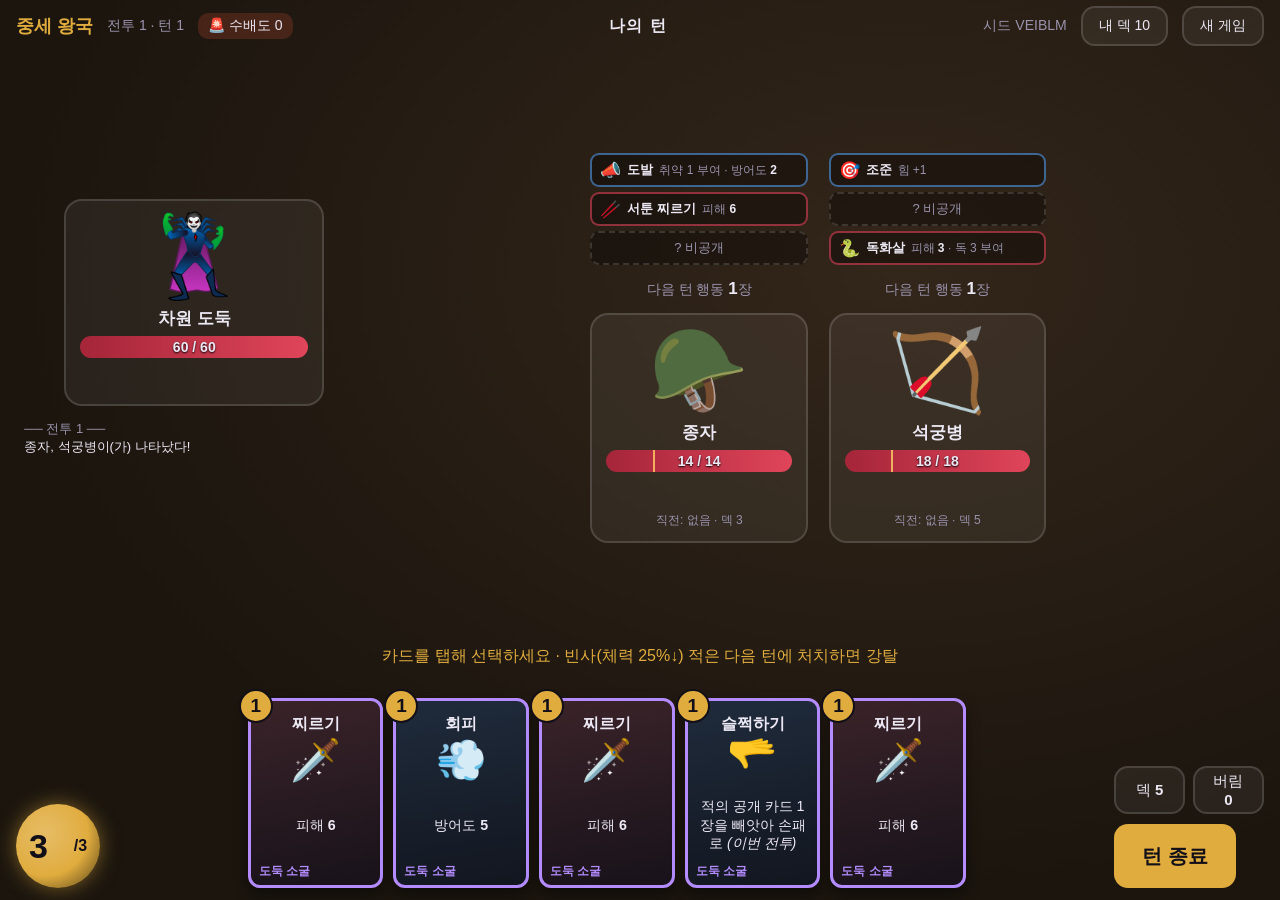
==== dimension-thief/index.html @ 5288dd5b "Dimension Thief A: faster fights, turn-start heist rule, config and simulator - Enemy HP down (~30-4" ====
<!DOCTYPE html>
<html lang="ko">
<head>
<meta charset="utf-8">
<meta name="viewport" content="width=device-width, initial-scale=1, maximum-scale=1, minimum-scale=1, user-scalable=no, viewport-fit=cover">
<meta name="apple-mobile-web-app-capable" content="yes">
<meta name="mobile-web-app-capable" content="yes">
<meta name="apple-mobile-web-app-status-bar-style" content="black-translucent">
<meta name="format-detection" content="telephone=no">
<meta name="theme-color" content="#15131c">
<title>차원 도둑</title>
<link rel="stylesheet" href="css/style.css">
</head>
<body>
<div id="app">
  <header id="topbar"></header>
  <main id="field">
    <section id="left">
      <div id="player"></div>
      <div id="log"></div>
    </section>
    <section id="enemies"></section>
  </main>
  <div id="hint"></div>
  <footer id="bottom">
    <div id="energy"></div>
    <div id="hand"></div>
    <div id="side">
      <div id="piles"></div>
      <div id="endturn"></div>
    </div>
  </footer>
</div>
<div id="banner"></div>
<div id="fx"></div>
<div id="overlay"></div>
<div id="rotate"><div>📱↻<br>가로 화면으로 돌려 주세요</div></div>

<!-- 데이터 -->
<script src="data/config.js"></script>
<script src="data/dimensions.js"></script>
<script src="data/statuses.js"></script>
<script src="data/cards.js"></script>
<script src="data/enemies.js"></script>
<script src="data/player.js"></script>
<script src="data/encounters.js"></script>
<!-- 로직 -->
<script src="js/rng.js"></script>
<script src="js/effects.js"></script>
<script src="js/cards.js"></script>
<script src="js/state.js"></script>
<script src="js/deck.js"></script>
<script src="js/enemy.js"></script>
<script src="js/combat.js"></script>
<script src="js/reward.js"></script>
<script src="js/run.js"></script>
<script src="js/save.js"></script>
<script src="js/ui.js"></script>
<script src="js/main.js"></script>
</body>
</html>
---- dimension-thief/css/style.css ----
:root {
  --bg: #15131c;
  --bg2: #251f36;
  --accent: #b48cff;
  --text: #ece8f4;
  --muted: #9a93ad;
  --panel: rgba(255, 255, 255, 0.06);
  --line: rgba(255, 255, 255, 0.14);
  --hp: #e0455a;
  --block: #5aa8ff;
  --heal: #4fd88a;
  --card-w: clamp(96px, 10.6vw, 140px);
}

* { box-sizing: border-box; touch-action: manipulation; -webkit-tap-highlight-color: transparent; }

html, body {
  margin: 0; height: 100%; overflow: hidden;
  position: fixed; inset: 0;
  overscroll-behavior: none;
  -webkit-user-select: none; user-select: none;
  -webkit-touch-callout: none;
  -webkit-text-size-adjust: 100%;
  font-family: -apple-system, BlinkMacSystemFont, "Apple SD Gothic Neo", "Noto Sans KR", sans-serif;
  color: var(--text);
  background: var(--bg);
}

body { background: radial-gradient(ellipse at 70% 30%, var(--bg2), var(--bg) 70%); transition: background 0.6s; }

button { font: inherit; color: inherit; }

#app {
  position: fixed; inset: 0;
  display: grid;
  grid-template-rows: auto 1fr auto auto;
  padding: env(safe-area-inset-top) max(16px, env(safe-area-inset-right)) env(safe-area-inset-bottom) max(16px, env(safe-area-inset-left));
}

/* ── 상단 ── */
#topbar { display: flex; align-items: center; justify-content: space-between; height: 52px; gap: 12px; }
.tb-left, .tb-right { display: flex; align-items: center; gap: 14px; }
.dimname { font-weight: 800; color: var(--accent); font-size: 18px; }
.turn, .seed { color: var(--muted); font-size: 14px; }
.wanted { font-size: 14px; padding: 4px 10px; border-radius: 10px; background: rgba(255, 90, 60, 0.18); }
.tb-mid { font-weight: 700; letter-spacing: 0.1em; }

/* ── 전장 ── */
#field { display: grid; grid-template-columns: minmax(220px, 0.8fr) 2fr; align-items: center; min-height: 0; }
#left { display: flex; flex-direction: column; align-items: center; gap: 14px; }
#enemies { display: flex; justify-content: center; gap: 4vw; }
.enemy-wrap { display: flex; flex-direction: column; align-items: center; gap: 14px; }
.enemy-wrap.dead { opacity: 0.35; filter: grayscale(1); }
.ehand { display: flex; gap: 8px; min-height: calc(var(--card-w) * 0.8 * 1.4); }
.intent { font-size: 14px; color: var(--muted); }
.intent b { color: var(--text); font-size: 17px; }

.actor {
  position: relative;
  width: clamp(190px, 22vw, 260px);
  padding: 12px 14px;
  border-radius: 18px;
  background: var(--panel);
  border: 2px solid var(--line);
  display: flex; flex-direction: column; align-items: center; gap: 6px;
  transition: border-color 0.2s, box-shadow 0.2s;
}
.actor.targetable { border-color: var(--accent); box-shadow: 0 0 0 4px color-mix(in srgb, var(--accent) 30%, transparent); animation: pulse 1.1s infinite; }
@keyframes pulse { 50% { box-shadow: 0 0 0 10px color-mix(in srgb, var(--accent) 10%, transparent); } }
.actor.hit { animation: hit 0.35s; }
@keyframes hit { 20% { transform: translateX(-8px); } 40% { transform: translateX(8px); } 60% { transform: translateX(-5px); } 80% { transform: translateX(3px); } }

.portrait { position: relative; font-size: clamp(54px, 7vw, 80px); line-height: 1.1; }
.aname { font-weight: 700; font-size: 17px; }
.blockbadge {
  position: absolute; left: -38px; top: 50%; transform: translateY(-50%);
  background: var(--block); color: #08142a; border-radius: 12px;
  font-size: 15px; padding: 4px 8px; display: flex; gap: 2px; align-items: center;
}
.hpbar { position: relative; width: 100%; height: 22px; border-radius: 11px; background: rgba(0,0,0,0.45); overflow: hidden; }
.hpfill { height: 100%; background: linear-gradient(90deg, #a52539, var(--hp)); transition: width 0.4s; }
.hptext { position: absolute; inset: 0; display: grid; place-items: center; font-size: 14px; font-weight: 700; text-shadow: 0 1px 2px #000; }
.sts { display: flex; gap: 6px; flex-wrap: wrap; justify-content: center; min-height: 28px; }
.st { padding: 3px 8px; border-radius: 10px; font-size: 15px; display: flex; gap: 3px; align-items: center; }
.st small { font-size: 12px; }
.st-buff { background: rgba(79, 216, 138, 0.2); }
.st-debuff { background: rgba(224, 69, 90, 0.22); }
.epiles { font-size: 12px; color: var(--muted); }

#log { width: min(100%, 340px); font-size: 13px; color: var(--muted); line-height: 1.45; min-height: 6em; }
#log div:last-child { color: var(--text); }

#hint { text-align: center; min-height: 28px; font-size: 16px; color: var(--accent); padding: 2px 0 4px; }
#hint.warn { color: #ffb347; }

/* ── 하단 ── */
#bottom {
  display: grid; grid-template-columns: auto 1fr auto; align-items: end; gap: 16px;
  padding-bottom: 12px;
}
#energy .orb {
  width: 84px; height: 84px; border-radius: 50%;
  display: grid; place-items: center; grid-auto-flow: column; align-content: center;
  background: radial-gradient(circle at 35% 35%, color-mix(in srgb, var(--accent) 80%, #fff), var(--accent) 55%, color-mix(in srgb, var(--accent) 40%, #000));
  color: #120f18; box-shadow: 0 0 20px color-mix(in srgb, var(--accent) 50%, transparent);
}
.orb b { font-size: 34px; } .orb small { font-size: 16px; font-weight: 700; }

#hand { display: flex; justify-content: center; align-items: flex-end; min-width: 0; height: calc(var(--card-w) * 1.4 + 26px); padding-top: 24px; }
#hand .card + .card { margin-left: var(--gap, 10px); }

#side { display: flex; flex-direction: column; gap: 10px; align-items: stretch; }
#piles { display: flex; gap: 8px; }

.btn {
  min-height: 48px; padding: 0 16px; border-radius: 14px;
  background: var(--panel); border: 2px solid var(--line); cursor: pointer;
}
.btn.small { min-height: 40px; font-size: 14px; }
.btn.big { min-height: 64px; font-size: 20px; font-weight: 800; padding: 0 26px; }
.btn.primary { background: var(--accent); color: #120f18; border-color: transparent; }
.btn:disabled { opacity: 0.4; }
.btn.pile { font-size: 15px; flex: 1; }

/* ── 카드 ── */
.card {
  position: relative; flex: none;
  width: var(--card-w); height: calc(var(--card-w) * 1.4);
  border-radius: 12px; padding: 8px 8px 6px;
  background: linear-gradient(170deg, #2b2638, #17141f);
  border: 3px solid var(--origin);
  display: flex; flex-direction: column; align-items: center;
  box-shadow: 0 6px 14px rgba(0, 0, 0, 0.45);
  transition: transform 0.15s, box-shadow 0.15s, opacity 0.15s;
}
.card.type-attack { background: linear-gradient(170deg, #3a2329, #18121a); }
.card.type-skill { background: linear-gradient(170deg, #1f2b3c, #12161f); }
.c-cost {
  position: absolute; top: -12px; left: -12px; width: 34px; height: 34px; border-radius: 50%;
  background: var(--accent); color: #120f18; font-weight: 900; font-size: 19px;
  display: grid; place-items: center; border: 2px solid #120f18;
}
.c-name { font-weight: 800; font-size: calc(var(--card-w) * 0.12); text-align: center; margin-top: 4px; white-space: nowrap; }
.c-art { font-size: calc(var(--card-w) * 0.3); line-height: 1.25; }
.c-desc { font-size: calc(var(--card-w) * 0.105); text-align: center; line-height: 1.3; flex: 1; display: flex; flex-direction: column; justify-content: center; }
.c-desc b.up { color: var(--heal); } .c-desc b.down { color: #ff8a65; }
.c-foot { width: 100%; display: flex; justify-content: space-between; align-items: center; gap: 4px; font-size: calc(var(--card-w) * 0.085); }
.c-origin { color: var(--origin); font-weight: 700; }
.c-tag { background: #ffb347; color: #1a1205; border-radius: 6px; padding: 0 4px; font-weight: 800; }
.card.temp { border-style: dashed; }

#hand .card.selected { transform: translateY(-24px) scale(1.06); z-index: 5; box-shadow: 0 0 0 3px #fff, 0 12px 26px rgba(0,0,0,0.6); }
#hand .card.disabled { opacity: 0.45; }

.card.small { --card-w: clamp(76px, 8.4vw, 112px); width: var(--card-w); height: calc(var(--card-w) * 1.4); }
.card.small .c-cost { width: 26px; height: 26px; font-size: 15px; top: -9px; left: -9px; }
.card.glow { box-shadow: 0 0 0 3px #ffb347, 0 0 18px #ffb347; animation: pulse 1.1s infinite; }
.card.back { border-color: var(--line); background: repeating-linear-gradient(45deg, #221d2e 0 10px, #1a1624 10px 20px); justify-content: center; }
.back-mark { font-size: 40px; font-weight: 900; color: var(--muted); }

/* ── 연출 ── */
#fx { position: fixed; inset: 0; pointer-events: none; z-index: 30; }
.float { position: absolute; transform: translate(-50%, 0); font-weight: 900; font-size: 30px; text-shadow: 0 2px 4px #000; animation: floatup 1.2s ease-out forwards; opacity: 0; }
.float.dmg { color: #ff5d6c; } .float.blocked { color: #9ab8d8; font-size: 22px; }
.float.blk { color: var(--block); } .float.heal { color: var(--heal); } .float.stat { color: #d6a4ff; font-size: 20px; }
@keyframes floatup { 0% { opacity: 0; transform: translate(-50%, 10px); } 15% { opacity: 1; } 100% { opacity: 0; transform: translate(-50%, -70px); } }

#banner {
  position: fixed; left: 50%; top: 42%; transform: translate(-50%, -50%) scale(0.8);
  opacity: 0; pointer-events: none; z-index: 25; transition: opacity 0.2s, transform 0.2s;
  display: flex; flex-direction: column; align-items: center; gap: 8px;
}
#banner.show { opacity: 1; transform: translate(-50%, -50%) scale(1); }
#banner .b-who { font-weight: 800; font-size: 20px; background: rgba(0,0,0,0.6); padding: 4px 14px; border-radius: 10px; }
#banner.steal .b-who { color: #ffb347; }
#banner .card { --card-w: 150px; }

#overlay { position: fixed; inset: 0; display: none; place-items: center; background: rgba(0, 0, 0, 0.6); z-index: 40; }
#overlay.show { display: grid; }
.panel { background: var(--bg2); border: 2px solid var(--line); border-radius: 20px; padding: 28px 36px; text-align: center; max-width: 92vw; }
.panel.wide { width: 80vw; }
.panel h1 { font-size: 48px; margin: 0 0 8px; } .panel h1.win { color: #ffd166; } .panel h1.lose { color: var(--hp); }
.panel .row { display: flex; gap: 16px; justify-content: center; margin-top: 20px; }
.pilelist { display: flex; flex-wrap: wrap; gap: 14px; justify-content: center; max-height: 55vh; overflow-y: auto; padding: 14px; margin-bottom: 16px; }

#rotate { position: fixed; inset: 0; z-index: 99; display: none; place-items: center; background: var(--bg); text-align: center; font-size: 26px; line-height: 1.6; }
@media (orientation: portrait) { #rotate { display: grid; } }

/* ── 2단계: 여러 적 ── */
#enemies.compact { gap: 1.6vw; }
#enemies.compact .actor { width: clamp(170px, 17vw, 230px); }
#enemies.compact .ehand { flex-direction: column; gap: 5px; min-height: 0; width: clamp(170px, 17vw, 230px); }
#enemies.compact.n3 .portrait { font-size: clamp(44px, 5.5vw, 64px); }
.chip {
  display: flex; align-items: center; gap: 6px; min-height: 34px; padding: 4px 8px;
  border-radius: 9px; border: 2px solid var(--line); background: rgba(0, 0, 0, 0.35); font-size: 13px;
}
.chip.type-attack { border-color: rgba(224, 69, 90, 0.6); }
.chip.type-skill { border-color: rgba(90, 168, 255, 0.55); }
.chip.back { color: var(--muted); justify-content: center; border-style: dashed; }
.chip-icon { font-size: 17px; }
.chip-name { font-weight: 800; white-space: nowrap; }
.chip-desc { color: var(--muted); font-size: 12px; line-height: 1.2; }
.chip-desc b { color: var(--text); }
.chip.glow { border-color: #ffb347; box-shadow: 0 0 10px #ffb347; }

.hpmark { position: absolute; top: 0; bottom: 0; width: 2px; background: #ffd166; opacity: 0.8; }
.actor.heistable { border-color: #ffd166; }
.heistbadge {
  position: absolute; top: -14px; left: 50%; transform: translateX(-50%); white-space: nowrap;
  background: #ffd166; color: #1a1205; font-weight: 800; font-size: 13px; padding: 2px 10px; border-radius: 10px;
}
.dmgpreview {
  position: absolute; right: -44px; top: 50%; transform: translateY(-50%);
  background: #e0455a; color: #fff; font-size: 17px; font-weight: 900; padding: 3px 9px; border-radius: 10px;
}
.float.heist { color: #ffd166; font-size: 26px; }

/* ── 보상 화면 ── */
#overlay.show .panel { animation: popin 0.35s 0.6s both; }
@keyframes popin { from { opacity: 0; transform: scale(0.92); } to { opacity: 1; transform: none; } }
.panel h1.heist { color: #ffd166; }
.panel p { color: var(--muted); } .panel p b { color: var(--text); }
.panel .stats { font-size: 15px; }
.pickrow { display: flex; flex-wrap: wrap; gap: 18px; justify-content: center; padding: 20px 8px 4px; max-height: 58vh; overflow-y: auto; }
.pickrow .card { --card-w: clamp(110px, 12vw, 150px); cursor: pointer; }
.pickrow .card.selected { transform: translateY(-10px) scale(1.05); box-shadow: 0 0 0 4px #fff, 0 12px 26px rgba(0,0,0,0.6); }
.card.r-uncommon .c-name { color: #8fd3ff; }
.card.r-rare .c-name { color: #ffd166; }
.heistbadge.next { background: #4a4a5e; color: #e6e1f5; }
.panel h3.grouphead { margin: 14px 0 0; color: #ffd166; font-size: 17px; }
.panel .pickrow + h3.grouphead { border-top: 1px solid var(--line); padding-top: 12px; }
.panel.wide { max-height: 94vh; overflow-y: auto; }
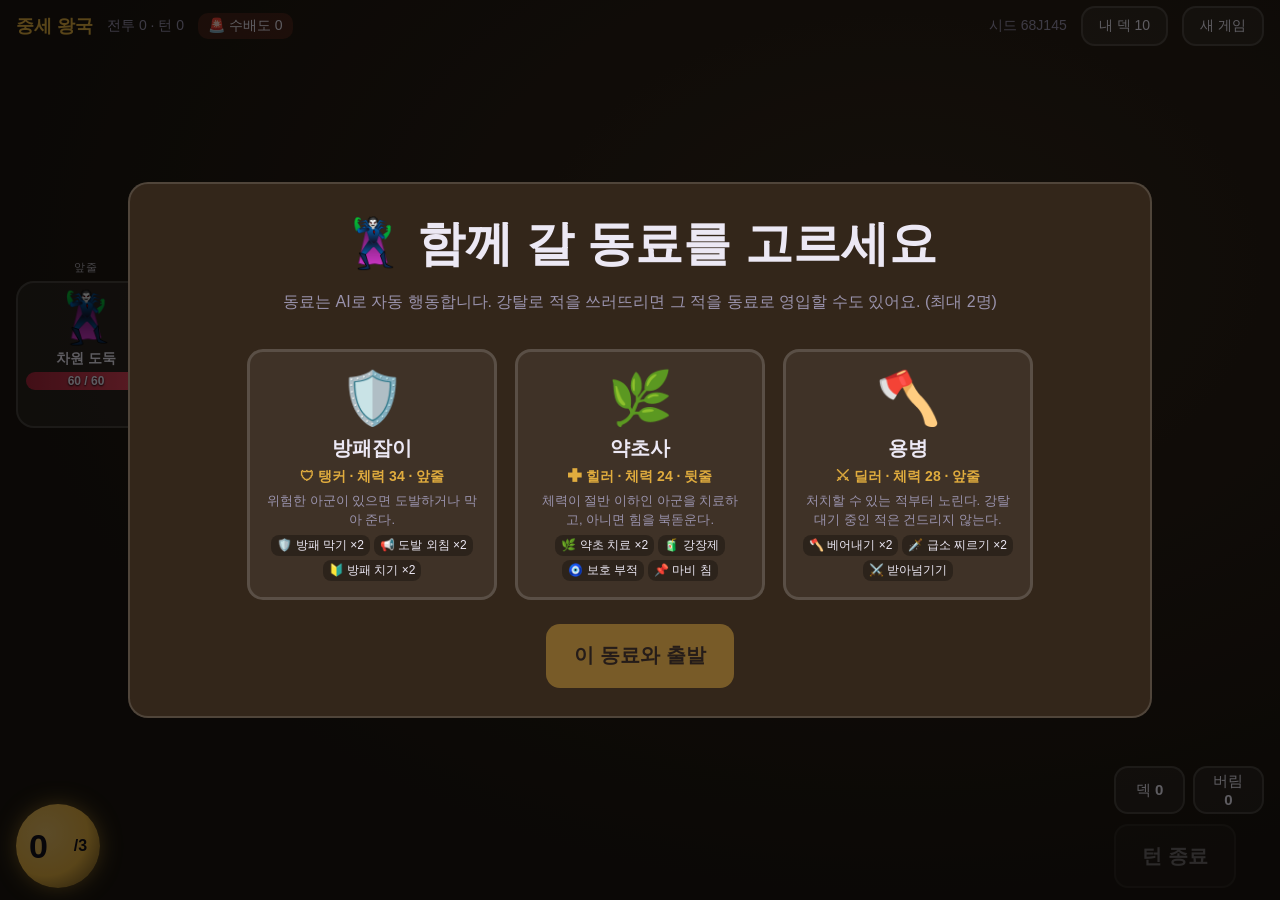
==== commit 22e8d34f: "Dimension Thief B: party combat, companion AI, command cards, recruit by heist - Party of thief + up" ====
--- a/dimension-thief/index.html
+++ b/dimension-thief/index.html
@@ -16,9 +16,10 @@
   <header id="topbar"></header>
   <main id="field">
     <section id="left">
-      <div id="player"></div>
+      <div id="allies"></div>
       <div id="log"></div>
     </section>
+    <div id="vs">⚔</div>
     <section id="enemies"></section>
   </main>
   <div id="hint"></div>
@@ -44,12 +45,15 @@
 <script src="data/enemies.js"></script>
 <script src="data/player.js"></script>
 <script src="data/encounters.js"></script>
+<script src="data/companions.js"></script>
 <!-- 로직 -->
 <script src="js/rng.js"></script>
 <script src="js/effects.js"></script>
 <script src="js/cards.js"></script>
 <script src="js/state.js"></script>
 <script src="js/deck.js"></script>
+<script src="js/party.js"></script>
+<script src="js/ai.js"></script>
 <script src="js/enemy.js"></script>
 <script src="js/combat.js"></script>
 <script src="js/reward.js"></script>
--- a/dimension-thief/css/style.css
+++ b/dimension-thief/css/style.css
@@ -46,7 +46,7 @@
 .tb-mid { font-weight: 700; letter-spacing: 0.1em; }
 
 /* ── 전장 ── */
-#field { display: grid; grid-template-columns: minmax(220px, 0.8fr) 2fr; align-items: center; min-height: 0; }
+#field { display: grid; grid-template-columns: auto auto 1fr; align-items: center; min-height: 0; }
 #left { display: flex; flex-direction: column; align-items: center; gap: 14px; }
 #enemies { display: flex; justify-content: center; gap: 4vw; }
 .enemy-wrap { display: flex; flex-direction: column; align-items: center; gap: 14px; }
@@ -217,7 +217,8 @@
 .float.heist { color: #ffd166; font-size: 26px; }
 
 /* ── 보상 화면 ── */
-#overlay.show .panel { animation: popin 0.35s 0.6s both; }
+#overlay.show .panel { animation: popin 0.3s both; }
+#overlay.show.late .panel { animation-delay: 0.6s; }
 @keyframes popin { from { opacity: 0; transform: scale(0.92); } to { opacity: 1; transform: none; } }
 .panel h1.heist { color: #ffd166; }
 .panel p { color: var(--muted); } .panel p b { color: var(--text); }
@@ -231,3 +232,58 @@
 .panel h3.grouphead { margin: 14px 0 0; color: #ffd166; font-size: 17px; }
 .panel .pickrow + h3.grouphead { border-top: 1px solid var(--line); padding-top: 12px; }
 .panel.wide { max-height: 94vh; overflow-y: auto; }
+
+/* ── B단계: 파티 진형 ── */
+#left { align-items: flex-start; justify-content: center; gap: 8px; }
+#allies { display: flex; align-items: flex-start; gap: 8px; }
+#vs { align-self: center; font-size: 22px; opacity: 0.35; padding: 0 6px; }
+#enemies, #enemies.compact { display: flex; justify-content: center; align-items: flex-start; gap: 10px; }
+.unit { display: flex; flex-direction: column; align-items: center; gap: 6px; position: relative; }
+.unit.back { transform: translateY(-18px) scale(0.94); opacity: 0.92; }
+.unit.dead { opacity: 0.35; filter: grayscale(1); }
+.rowtag { font-size: 11px; color: var(--muted); letter-spacing: 0.1em; }
+.rowtag.front { color: var(--text); opacity: 0.7; }
+.unit.ally .actor { width: clamp(108px, 11vw, 140px); padding: 8px 8px; gap: 4px; }
+.unit.enemy-wrap .actor { width: clamp(150px, 16vw, 200px); padding: 10px 10px; gap: 4px; }
+.unit .portrait { font-size: clamp(34px, 4.2vw, 50px); }
+.unit .aname { font-size: 14px; white-space: nowrap; }
+.unit .hpbar { height: 18px; } .unit .hptext { font-size: 12px; }
+.unit .st { font-size: 13px; padding: 2px 6px; } .unit .st small { display: none; }
+.unit .sts { min-height: 24px; gap: 4px; }
+.unit .blockbadge { left: -30px; font-size: 13px; padding: 2px 6px; }
+.unit .ehand { flex-direction: column; gap: 4px; min-height: 0; width: clamp(150px, 16vw, 200px); }
+.unit .chip { min-height: 30px; font-size: 12px; padding: 3px 6px; gap: 4px; }
+.unit .chip-desc { font-size: 11px; }
+.unit .intent { font-size: 12px; text-align: center; }
+.unit .intent b { font-size: 14px; }
+.role { font-size: 12px; opacity: 0.8; }
+.cintent { width: clamp(108px, 11vw, 140px); font-size: 11px; color: var(--muted); text-align: center; display: flex; flex-direction: column; gap: 2px; }
+.cintent .chip { flex-wrap: wrap; justify-content: center; }
+.cto { color: var(--accent); font-weight: 700; font-size: 12px; }
+.threat {
+  position: absolute; top: -12px; right: -8px; z-index: 2;
+  background: #e0455a; color: #fff; font-weight: 800; font-size: 13px; padding: 1px 7px; border-radius: 9px;
+}
+.orderbadge {
+  position: absolute; bottom: -12px; left: 50%; transform: translateX(-50%); white-space: nowrap; z-index: 2;
+  background: var(--accent); color: #120f18; font-weight: 800; font-size: 12px; padding: 1px 8px; border-radius: 9px;
+}
+.unit .dmgpreview { right: -36px; font-size: 15px; }
+.unit .heistbadge { font-size: 11px; top: -12px; }
+#log { width: 100%; max-width: 380px; min-height: 0; font-size: 12px; }
+#banner.ally .b-who { color: #8fd3ff; }
+
+/* 동료 선택·영입 */
+.compcard {
+  width: clamp(190px, 22vw, 250px); padding: 16px; border-radius: 16px; cursor: pointer;
+  background: var(--panel); border: 3px solid var(--line); display: flex; flex-direction: column; gap: 6px; text-align: center;
+}
+.compcard.selected { border-color: var(--accent); box-shadow: 0 0 0 3px color-mix(in srgb, var(--accent) 35%, transparent); transform: translateY(-6px); }
+.cc-icon { font-size: 52px; } .cc-name { font-size: 20px; font-weight: 800; }
+.cc-role { color: var(--accent); font-size: 14px; font-weight: 700; }
+.cc-desc { font-size: 13px; color: var(--muted); line-height: 1.4; }
+.cc-deck { display: flex; flex-wrap: wrap; gap: 4px; justify-content: center; }
+.cc-deck span { font-size: 12px; background: rgba(0,0,0,0.3); border-radius: 8px; padding: 2px 6px; }
+.btn.recruit { margin: 10px auto 4px; display: block; min-height: 52px; font-size: 16px; font-weight: 800; border-color: #8fd3ff; color: #cdeaff; }
+.panel .row .btn small { font-weight: 400; color: var(--muted); }
+.unit.ally .orderbadge { top: -12px; bottom: auto; left: 8px; transform: none; }
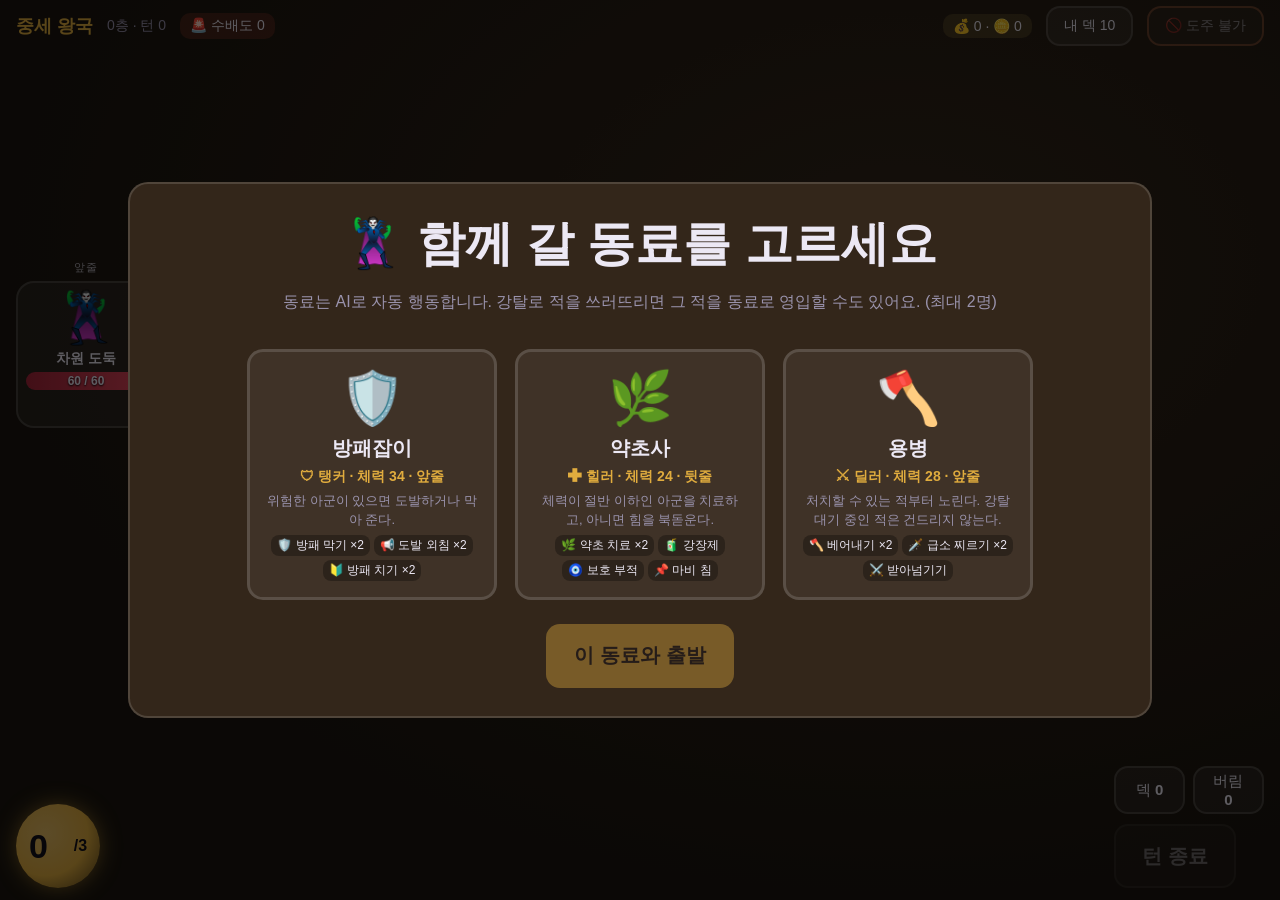
==== commit 18a7de31: "Dimension Thief C: medieval map, gold and coins, escape, elite and boss - 12-floor branching map (co" ====
--- a/dimension-thief/index.html
+++ b/dimension-thief/index.html
@@ -46,6 +46,7 @@
 <script src="data/player.js"></script>
 <script src="data/encounters.js"></script>
 <script src="data/companions.js"></script>
+<script src="data/events.js"></script>
 <!-- 로직 -->
 <script src="js/rng.js"></script>
 <script src="js/effects.js"></script>
@@ -57,6 +58,7 @@
 <script src="js/enemy.js"></script>
 <script src="js/combat.js"></script>
 <script src="js/reward.js"></script>
+<script src="js/map.js"></script>
 <script src="js/run.js"></script>
 <script src="js/save.js"></script>
 <script src="js/ui.js"></script>
--- a/dimension-thief/css/style.css
+++ b/dimension-thief/css/style.css
@@ -287,3 +287,52 @@
 .btn.recruit { margin: 10px auto 4px; display: block; min-height: 52px; font-size: 16px; font-weight: 800; border-color: #8fd3ff; color: #cdeaff; }
 .panel .row .btn small { font-weight: 400; color: var(--muted); }
 .unit.ally .orderbadge { top: -12px; bottom: auto; left: 8px; transform: none; }
+
+/* ── C단계: 맵·은신처·암시장·이벤트·판 종료 ── */
+.money { font-size: 14px; padding: 4px 10px; border-radius: 10px; background: rgba(255, 209, 102, 0.14); white-space: nowrap; }
+.btn.escape { border-color: rgba(255, 140, 90, 0.6); }
+.btn.escape:disabled { opacity: 0.5; }
+#overlay.show .panel.full { animation: none; }
+.panel.full {
+  width: 100vw; height: 100vh; height: 100dvh; max-width: none; max-height: none; border-radius: 0; border: 0;
+  padding: max(10px, env(safe-area-inset-top)) max(16px, env(safe-area-inset-right)) max(10px, env(safe-area-inset-bottom)) max(16px, env(safe-area-inset-left));
+  display: flex; flex-direction: column; gap: 8px; text-align: left;
+  background: radial-gradient(ellipse at 60% 40%, var(--bg2), var(--bg) 75%);
+}
+.maphead { display: flex; align-items: center; justify-content: space-between; gap: 12px; flex-wrap: wrap; }
+.mh-right { display: flex; align-items: center; gap: 10px; flex-wrap: wrap; }
+.partystrip { display: flex; gap: 8px; justify-content: center; flex-wrap: wrap; }
+.pm { font-size: 14px; background: var(--panel); border: 1px solid var(--line); border-radius: 10px; padding: 3px 9px; }
+.maparea { position: relative; flex: 1; min-height: 0; margin: 6px 24px; }
+.maparea svg { position: absolute; inset: 0; width: 100%; height: 100%; overflow: visible; }
+.maparea line { stroke: rgba(255, 255, 255, 0.16); stroke-width: 2.5; vector-effect: non-scaling-stroke; stroke-dasharray: 5 5; }
+.maparea line.taken { stroke: var(--accent); stroke-dasharray: none; opacity: 0.8; }
+.mnode {
+  position: absolute; transform: translate(-50%, -50%);
+  width: clamp(44px, 5.2vw, 60px); height: clamp(44px, 5.2vw, 60px); border-radius: 50%;
+  font-size: clamp(20px, 2.6vw, 28px); display: grid; place-items: center; padding: 0;
+  background: #24202f; border: 2px solid var(--line); opacity: 0.55; cursor: default;
+}
+.mnode.t-boss { width: clamp(64px, 7.5vw, 86px); height: clamp(64px, 7.5vw, 86px); font-size: clamp(30px, 3.8vw, 42px); border-color: #ffd166; opacity: 0.85; }
+.mnode.t-elite { border-color: rgba(224, 69, 90, 0.7); }
+.mnode.visited { opacity: 0.35; filter: grayscale(0.7); }
+.mnode.here { opacity: 1; filter: none; border-color: #fff; box-shadow: 0 0 0 4px rgba(255,255,255,0.25); }
+.mnode.reach { opacity: 1; cursor: pointer; border-color: var(--accent); box-shadow: 0 0 0 4px color-mix(in srgb, var(--accent) 30%, transparent); animation: pulse 1.1s infinite; }
+.maplegend { display: flex; gap: 14px; justify-content: center; flex-wrap: wrap; font-size: 13px; color: var(--muted); }
+.lg-hint { color: var(--accent); }
+.choices { display: flex; gap: 14px; justify-content: center; flex-wrap: wrap; margin-top: 16px; }
+.choices.col { flex-direction: column; align-items: stretch; }
+.btn.choice { min-height: 84px; min-width: 200px; display: flex; flex-direction: column; justify-content: center; align-items: center; gap: 4px; font-size: 18px; padding: 10px 18px; }
+.btn.choice small { font-size: 13px; color: var(--muted); font-weight: 400; }
+.offer { display: flex; flex-direction: column; align-items: center; gap: 8px; }
+.offer.sold .card { opacity: 0.35; }
+.btn.price { min-height: 44px; min-width: 110px; font-weight: 800; }
+.ev-icon { font-size: 56px; }
+.ev-text { max-width: 520px; margin: 8px auto; line-height: 1.6; color: var(--text) !important; }
+.uppreview { display: flex; align-items: center; justify-content: center; gap: 14px; font-size: 28px; margin: 8px 0; }
+.card.upgraded .c-name { color: #7ef0a8; }
+.coinbox { font-size: 18px; margin: 12px 0; padding: 12px 18px; border-radius: 14px; background: rgba(255, 209, 102, 0.1); }
+.coinbox .banked { color: #ffd166; font-size: 22px; }
+.loot { font-size: 17px; color: #ffd166 !important; }
+.rankbadge { font-size: 11px; font-weight: 800; padding: 1px 6px; border-radius: 6px; margin-left: 4px; }
+.rankbadge.elite { background: #e0455a; color: #fff; } .rankbadge.boss { background: #ffd166; color: #1a1205; }
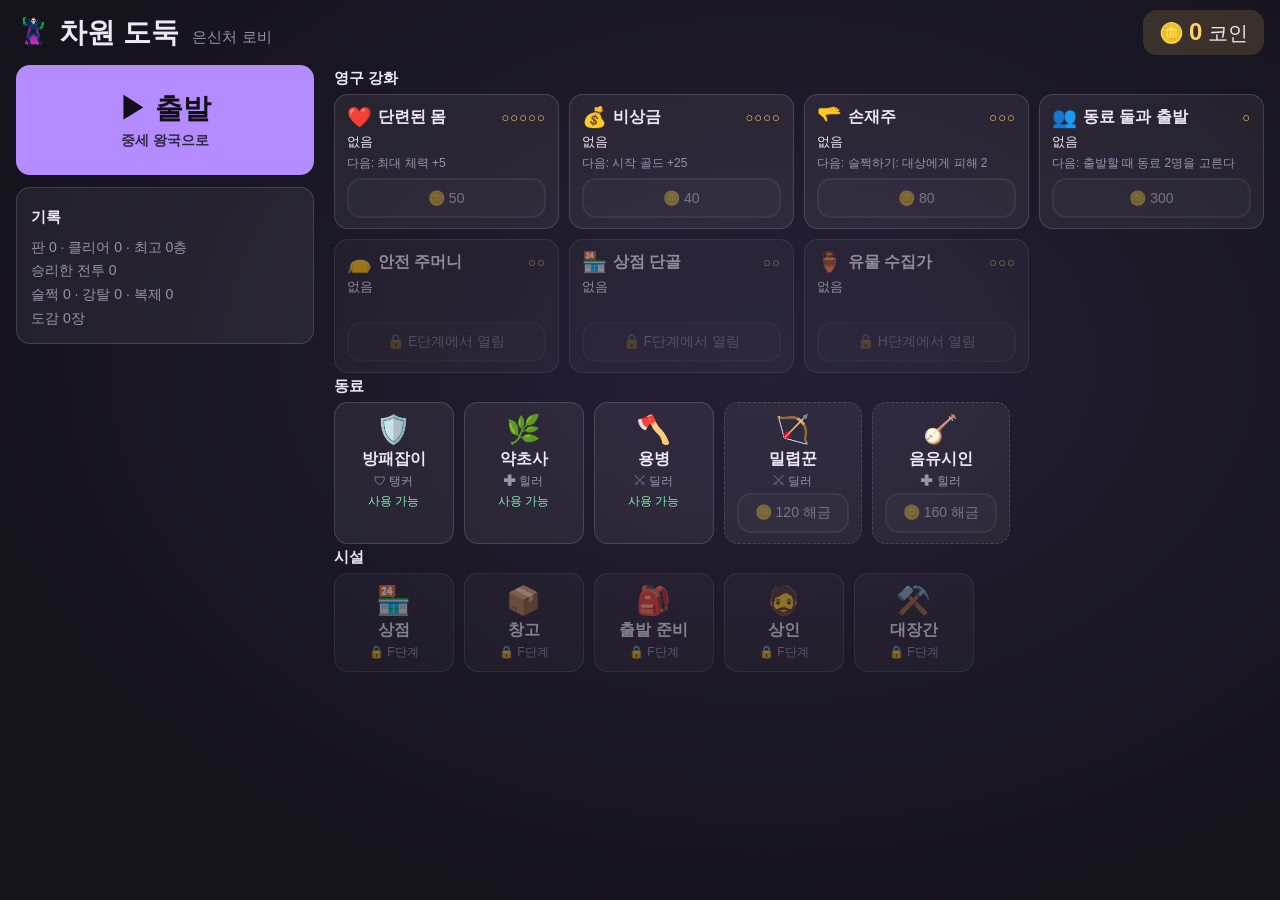
==== commit 66cac105: "Dimension Thief D: main lobby and permanent upgrades - Game always opens in the lobby; continue or a" ====
--- a/dimension-thief/index.html
+++ b/dimension-thief/index.html
@@ -47,6 +47,7 @@
 <script src="data/encounters.js"></script>
 <script src="data/companions.js"></script>
 <script src="data/events.js"></script>
+<script src="data/upgrades.js"></script>
 <!-- 로직 -->
 <script src="js/rng.js"></script>
 <script src="js/effects.js"></script>
@@ -60,6 +61,7 @@
 <script src="js/reward.js"></script>
 <script src="js/map.js"></script>
 <script src="js/run.js"></script>
+<script src="js/lobby.js"></script>
 <script src="js/save.js"></script>
 <script src="js/ui.js"></script>
 <script src="js/main.js"></script>
--- a/dimension-thief/css/style.css
+++ b/dimension-thief/css/style.css
@@ -336,3 +336,29 @@
 .loot { font-size: 17px; color: #ffd166 !important; }
 .rankbadge { font-size: 11px; font-weight: 800; padding: 1px 6px; border-radius: 6px; margin-left: 4px; }
 .rankbadge.elite { background: #e0455a; color: #fff; } .rankbadge.boss { background: #ffd166; color: #1a1205; }
+
+/* ── D단계: 로비 ── */
+.panel.full.lobby { overflow-y: auto; gap: 10px; }
+.lobbyhead { display: flex; align-items: center; justify-content: space-between; }
+.lobbyhead h1 { margin: 0; font-size: 28px; } .lobbyhead h1 small { font-size: 15px; color: var(--muted); font-weight: 400; margin-left: 6px; }
+.coins { font-size: 20px; padding: 8px 16px; border-radius: 14px; background: rgba(255, 209, 102, 0.14); }
+.coins b { color: #ffd166; font-size: 24px; }
+.lobbygrid { display: grid; grid-template-columns: minmax(220px, 0.32fr) 1fr; gap: 20px; min-height: 0; }
+.lb-left { display: flex; flex-direction: column; gap: 12px; }
+.btn.go { min-height: 110px; font-size: 28px; display: flex; flex-direction: column; align-items: center; justify-content: center; gap: 4px; }
+.btn.go small { font-size: 14px; font-weight: 600; opacity: 0.8; }
+.records { background: var(--panel); border: 1px solid var(--line); border-radius: 14px; padding: 12px 14px; font-size: 14px; line-height: 1.7; color: var(--muted); }
+.records h3, .lb-right h3 { margin: 4px 0 6px; font-size: 15px; color: var(--text); }
+.upgrid { display: grid; grid-template-columns: repeat(auto-fill, minmax(190px, 1fr)); gap: 10px; }
+.uptile { background: var(--panel); border: 1px solid var(--line); border-radius: 14px; padding: 10px 12px; display: flex; flex-direction: column; gap: 4px; }
+.uptile.locked { opacity: 0.55; }
+.ut-head { display: flex; align-items: center; gap: 6px; } .ut-icon { font-size: 20px; }
+.pips { margin-left: auto; color: #ffd166; letter-spacing: 1px; font-size: 13px; }
+.ut-now { font-size: 13px; } .ut-next { font-size: 12px; color: var(--muted); min-height: 16px; }
+.uptile .btn { margin-top: 2px; }
+.comprow, .facrow { display: flex; gap: 10px; flex-wrap: wrap; }
+.comptile, .factile { background: var(--panel); border: 1px solid var(--line); border-radius: 14px; padding: 10px 12px; display: flex; flex-direction: column; align-items: center; gap: 3px; min-width: 120px; }
+.comptile.locked { border-style: dashed; }
+.ct-icon, .factile span { font-size: 28px; }
+.comptile small, .factile small { color: var(--muted); font-size: 12px; } .comptile .ok { color: #7ef0a8; }
+.factile.locked { opacity: 0.5; }
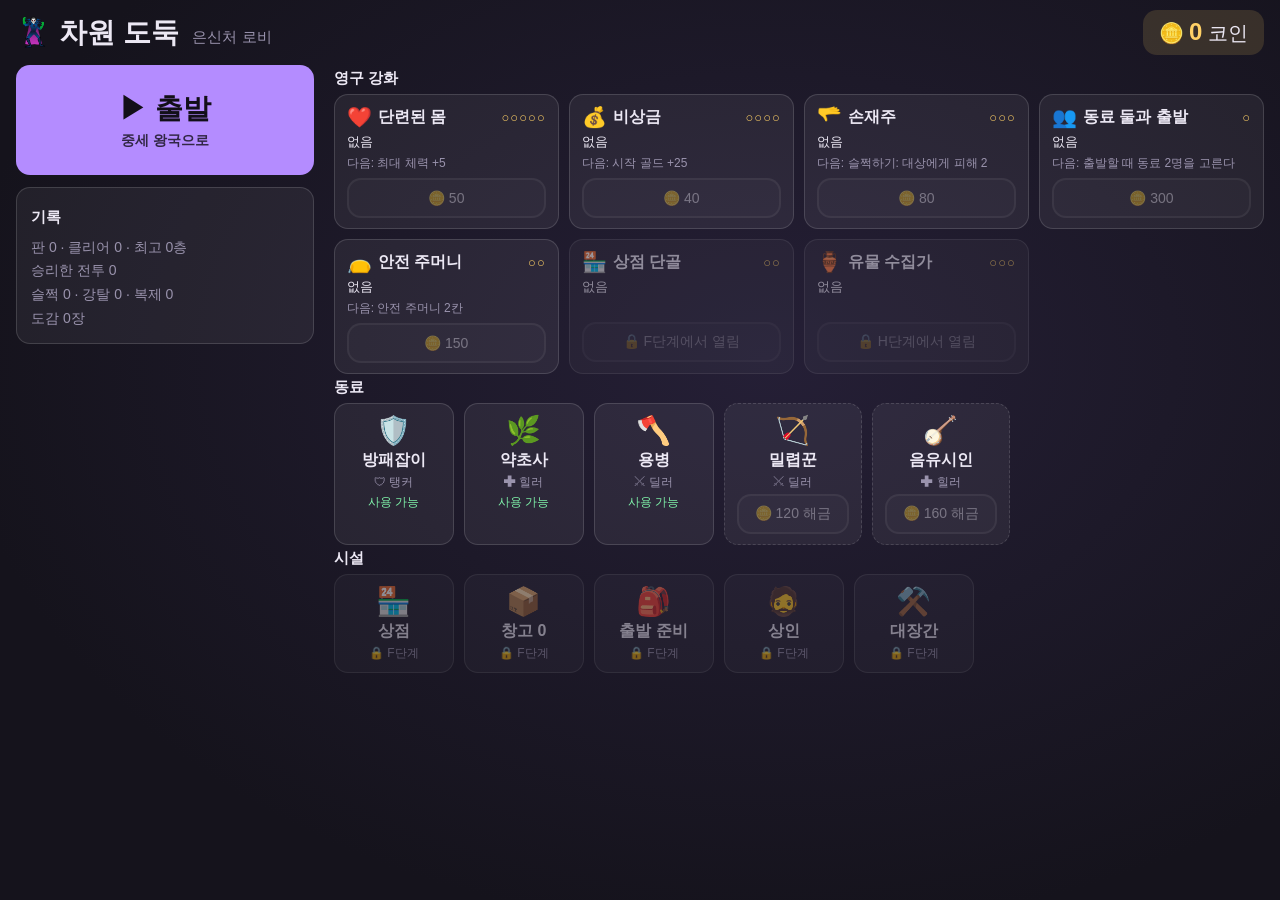
==== commit 1eb25ac6: "Dimension Thief E: items, equipment, bag, safe pocket, loss rules - 42 items as data (24 equipment, " ====
--- a/dimension-thief/index.html
+++ b/dimension-thief/index.html
@@ -48,12 +48,14 @@
 <script src="data/companions.js"></script>
 <script src="data/events.js"></script>
 <script src="data/upgrades.js"></script>
+<script src="data/items.js"></script>
 <!-- 로직 -->
 <script src="js/rng.js"></script>
 <script src="js/effects.js"></script>
 <script src="js/cards.js"></script>
 <script src="js/state.js"></script>
 <script src="js/deck.js"></script>
+<script src="js/items.js"></script>
 <script src="js/party.js"></script>
 <script src="js/ai.js"></script>
 <script src="js/enemy.js"></script>
--- a/dimension-thief/css/style.css
+++ b/dimension-thief/css/style.css
@@ -362,3 +362,34 @@
 .ct-icon, .factile span { font-size: 28px; }
 .comptile small, .factile small { color: var(--muted); font-size: 12px; } .comptile .ok { color: #7ef0a8; }
 .factile.locked { opacity: 0.5; }
+
+/* ── E단계: 아이템 ── */
+.g-common { --g: #c9c9c9; } .g-rare { --g: #5aa8ff; } .g-hero { --g: #c77dff; } .g-legend { --g: #ffb347; }
+span.g-common, span.g-rare, span.g-hero, span.g-legend { color: var(--g); font-weight: 700; }
+.ichip { display: inline-flex; align-items: center; gap: 3px; font-size: 13px; padding: 2px 8px; margin: 2px; border-radius: 9px;
+  border: 1.5px solid var(--g); background: rgba(0,0,0,0.3); white-space: nowrap; }
+.ichip.lost { opacity: 0.55; text-decoration: line-through; }
+.itile { width: 112px; min-height: 82px; border-radius: 12px; border: 2px solid var(--g, var(--line)); background: rgba(0,0,0,0.3);
+  display: flex; flex-direction: column; align-items: center; justify-content: center; gap: 2px; padding: 6px; text-align: center; cursor: pointer; }
+.itile.empty { border-style: dashed; border-color: var(--line); cursor: default; opacity: 0.5; }
+.itile.sel { box-shadow: 0 0 0 3px #fff; transform: translateY(-3px); }
+.itile .ii { font-size: 28px; } .itile .in { font-size: 13px; font-weight: 700; } .itile .ig { font-size: 11px; color: var(--g); }
+.itemgrid { display: flex; flex-wrap: wrap; gap: 8px; }
+.baggrid { display: grid; grid-template-columns: minmax(300px, 0.9fr) 1.3fr; gap: 20px; min-height: 0; overflow-y: auto; }
+.baggrid h3 { margin: 6px 0; font-size: 15px; } .baggrid h3 small { color: var(--muted); font-weight: 400; font-size: 12px; }
+.eqrow { display: grid; grid-template-columns: 1.1fr 1fr 1fr 1fr; gap: 6px; align-items: center; margin-bottom: 8px; }
+.eqwho { font-size: 14px; } .eqwho small { color: var(--muted); }
+.eqslot { min-height: 40px; border-radius: 10px; border: 1.5px dashed var(--line); display: grid; place-items: center; font-size: 12px; color: var(--muted); }
+.eqslot.filled { border: none; cursor: pointer; } .eqslot .ichip { font-size: 12px; white-space: normal; }
+.bagactions { margin-top: 12px; padding: 12px; border-radius: 12px; background: var(--panel); border: 1px solid var(--line); min-height: 80px; }
+.seldesc { font-size: 14px; margin-bottom: 8px; }
+.selbtns { display: flex; flex-wrap: wrap; gap: 8px; }
+.btn.danger { border-color: rgba(224, 69, 90, 0.6); }
+.muted { color: var(--muted); }
+.eqicons { font-size: 13px; letter-spacing: 1px; }
+.lootitems { margin: 6px 0; }
+.warnline { color: #ffb347 !important; font-size: 14px; }
+.enditems { margin: 8px 0; font-size: 14px; display: flex; flex-direction: column; gap: 6px; }
+.itemoffers { display: flex; gap: 18px; justify-content: center; margin-top: 10px; }
+.stashpeek { width: 100%; margin-top: 4px; }
+.c-cost.cheap { background: #7ef0a8; }
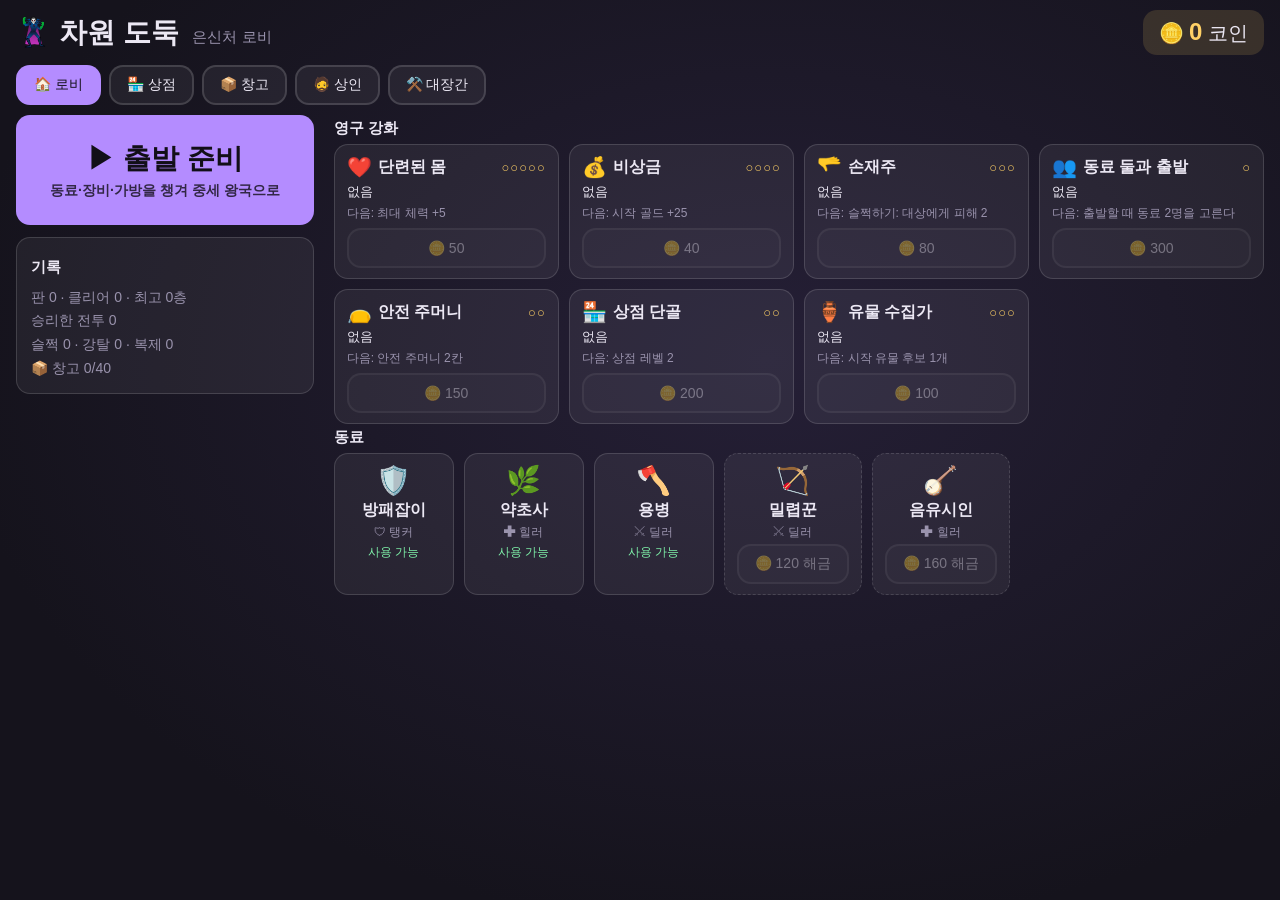
==== commit 2b4405ed: "Dimension Thief H: 10 relics, 6 events, event result screen - Relics (data/relics.js, js/relics.js):" ====
--- a/dimension-thief/index.html
+++ b/dimension-thief/index.html
@@ -49,6 +49,7 @@
 <script src="data/events.js"></script>
 <script src="data/upgrades.js"></script>
 <script src="data/items.js"></script>
+<script src="data/relics.js"></script>
 <!-- 로직 -->
 <script src="js/rng.js"></script>
 <script src="js/effects.js"></script>
@@ -56,6 +57,7 @@
 <script src="js/state.js"></script>
 <script src="js/deck.js"></script>
 <script src="js/items.js"></script>
+<script src="js/relics.js"></script>
 <script src="js/party.js"></script>
 <script src="js/ai.js"></script>
 <script src="js/enemy.js"></script>
--- a/dimension-thief/css/style.css
+++ b/dimension-thief/css/style.css
@@ -393,3 +393,49 @@
 .itemoffers { display: flex; gap: 18px; justify-content: center; margin-top: 10px; }
 .stashpeek { width: 100%; margin-top: 4px; }
 .c-cost.cheap { background: #7ef0a8; }
+
+/* ── F단계: 로비 시설 ── */
+.ltabs { display: flex; gap: 8px; flex-wrap: wrap; }
+.facility { display: flex; flex-direction: column; gap: 10px; }
+.facility > p { margin: 0; color: var(--muted); } .facility > p b { color: var(--text); }
+.shopgrid { display: flex; flex-wrap: wrap; gap: 12px; }
+.shopslot { width: 170px; display: flex; flex-direction: column; align-items: center; gap: 6px; padding: 10px; border-radius: 14px; background: var(--panel); border: 1px solid var(--line); }
+.shopslot.pinned { border-color: #ffd166; box-shadow: 0 0 0 2px rgba(255, 209, 102, 0.3); }
+.shopslot.sold { opacity: 0.45; }
+.shopslot .itile { width: 130px; cursor: default; }
+.sl-desc { font-size: 12px; color: var(--muted); text-align: center; min-height: 32px; }
+.shopslot .btn { width: 100%; }
+.btn.pin { min-height: 34px; font-size: 13px; }
+.prepgrid { display: grid; grid-template-columns: 1.1fr 1fr; gap: 20px; min-height: 0; overflow-y: auto; }
+.prepgrid h3 { margin: 6px 0; font-size: 15px; } .prepgrid h3 small { color: var(--muted); font-weight: 400; font-size: 12px; }
+.comptile[data-act] { cursor: pointer; }
+.comptile.picked { border-color: var(--accent); box-shadow: 0 0 0 3px color-mix(in srgb, var(--accent) 35%, transparent); }
+.eqslot[data-act] { cursor: pointer; }
+.eqslot.on { border-color: var(--accent); border-style: solid; }
+.prepgrid .btn.go { min-height: 80px; font-size: 24px; width: 100%; }
+
+/* ── G단계: 차원 불안정 ── */
+.instbadge { font-size: 14px; padding: 4px 10px; border-radius: 10px; white-space: nowrap; }
+.instbadge.lv-safe { background: rgba(79, 216, 138, 0.16); }
+.instbadge.lv-unstable { background: rgba(255, 179, 71, 0.22); color: #ffcf8a; }
+.instbadge.lv-critical { background: rgba(224, 69, 90, 0.3); color: #ffb3bd; animation: pulse 1.1s infinite; }
+.panel.rift { border-color: #6c63ff; box-shadow: 0 0 40px rgba(108, 99, 255, 0.35); }
+.mnode.t-rift { border-color: rgba(108, 99, 255, 0.8); }
+
+/* ── H단계: 유물·이벤트 결과 ── */
+.relicbar { display: inline-flex; gap: 2px; margin-left: 4px; }
+.relic { font-size: 18px; width: 30px; height: 30px; display: inline-flex; align-items: center; justify-content: center;
+  border-radius: 8px; background: rgba(255, 255, 255, 0.06); box-shadow: inset 0 0 0 2px var(--g); cursor: pointer; }
+.rtile { width: 170px; min-height: 170px; padding: 12px 10px; border-radius: 14px; display: flex; flex-direction: column;
+  align-items: center; gap: 4px; text-align: center; background: rgba(255, 255, 255, 0.05); box-shadow: inset 0 0 0 2px var(--g); }
+.rtile[data-act] { cursor: pointer; }
+.rtile.sel { background: rgba(255, 255, 255, 0.14); transform: translateY(-4px); box-shadow: inset 0 0 0 3px var(--g), 0 0 18px var(--g); }
+.rtile .ri { font-size: 40px; }
+.rtile small { color: var(--g); font-weight: 700; }
+.rtile .rd { font-size: 13px; line-height: 1.4; color: var(--muted); }
+.lootrelic { display: flex; align-items: center; justify-content: center; gap: 10px; margin: 6px 0; }
+.lootrelic .rtile { width: auto; min-height: 0; flex-direction: row; padding: 6px 12px; }
+.lootrelic .rtile .ri { font-size: 26px; }
+.ev-notes { list-style: none; padding: 0; margin: 10px auto; max-width: 520px; display: flex; flex-direction: column; gap: 6px; }
+.ev-notes li { background: rgba(255, 255, 255, 0.06); border-radius: 10px; padding: 8px 12px; font-size: 16px; }
+@media (max-width: 1100px) { .relic { width: 26px; height: 26px; font-size: 15px; } }
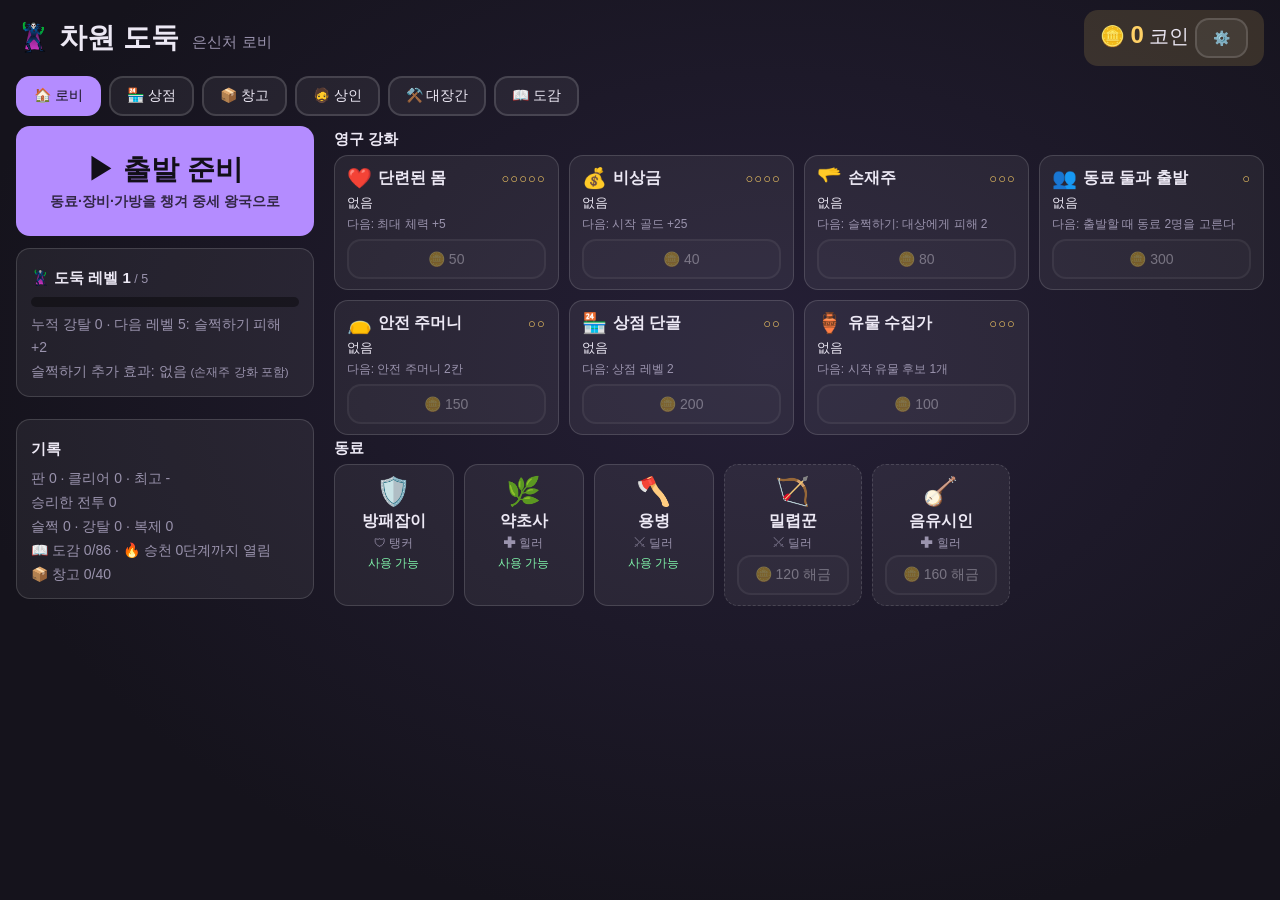
==== commit 4f1d8e94: "Dimension Thief v4-1: hit numbers, screen shake/flash, card fly, kill slow-mo, Web Audio SFX, settin" ====
--- a/dimension-thief/index.html
+++ b/dimension-thief/index.html
@@ -67,6 +67,8 @@
 <script src="js/run.js"></script>
 <script src="js/lobby.js"></script>
 <script src="js/save.js"></script>
+<script src="js/sound.js"></script>
+<script src="js/fx.js"></script>
 <script src="js/ui.js"></script>
 <script src="js/main.js"></script>
 </body>
--- a/dimension-thief/css/style.css
+++ b/dimension-thief/css/style.css
@@ -439,3 +439,78 @@
 .ev-notes { list-style: none; padding: 0; margin: 10px auto; max-width: 520px; display: flex; flex-direction: column; gap: 6px; }
 .ev-notes li { background: rgba(255, 255, 255, 0.06); border-radius: 10px; padding: 8px 12px; font-size: 16px; }
 @media (max-width: 1100px) { .relic { width: 26px; height: 26px; font-size: 15px; } }
+
+/* ── I단계: 잠금·크라켄 ── */
+.card.locked { filter: grayscale(0.85) brightness(0.7); }
+.card .c-lock { position: absolute; inset: 0; display: grid; place-items: center; font-size: 42px; pointer-events: none;
+  text-shadow: 0 2px 8px #000; }
+.chip.locked { opacity: 0.6; border-style: dashed; }
+#enemies.crowd { display: grid; grid-template-columns: repeat(4, auto); justify-content: center; gap: 4px 8px; }
+#enemies.crowd .unit.back { transform: none; }
+#enemies.crowd .rowtag { display: none; }
+#enemies.crowd .unit .actor { width: clamp(104px, 11vw, 140px); padding: 4px 6px; gap: 2px; }
+#enemies.crowd .unit .ehand { width: clamp(104px, 11vw, 140px); gap: 2px; }
+#enemies.crowd .unit .chip { min-height: 22px; padding: 1px 5px; }
+#enemies.crowd .unit .chip-desc { display: none; }
+#enemies.crowd .unit .portrait { font-size: clamp(24px, 3vw, 34px); }
+#enemies.crowd .unit .aname { font-size: 12px; }
+#enemies.crowd .unit .hpbar { height: 14px; }
+#enemies.crowd .unit .sts { min-height: 0; }
+#enemies.crowd .unit .epiles, #enemies.crowd .rankbadge { display: none; }
+#enemies.crowd .unit .intent { font-size: 11px; }
+#enemies.crowd .heistbadge { font-size: 10px; padding: 1px 6px; }
+
+/* ── J단계: 도감·도둑 레벨·승천·시드 ── */
+.thieflv { margin-bottom: 10px; }
+.thieflv h3 small { color: var(--muted); font-weight: 400; }
+.lvbar { height: 10px; border-radius: 5px; background: rgba(0, 0, 0, 0.4); overflow: hidden; margin: 4px 0 6px; }
+.lvbar div { height: 100%; background: linear-gradient(90deg, var(--accent), #ffd166); }
+.codex { overflow-y: auto; }
+.codex h3 { margin: 10px 0 4px; } .codex h3 small { color: var(--muted); font-weight: 400; }
+.codexgrid, .codexpick { display: flex; flex-wrap: wrap; gap: 8px; }
+.codexgrid .card, .codexpick .card { --card-w: 92px; }
+.codexpick { max-height: 30vh; overflow-y: auto; padding: 6px; background: rgba(0, 0, 0, 0.25); border-radius: 12px; margin-top: 6px; }
+.codexpick .card { cursor: pointer; }
+.codexpick .card.selected { box-shadow: 0 0 0 3px #fff; }
+.codex-unknown { opacity: 0.35; }
+.prepextra { display: flex; flex-direction: column; gap: 4px; margin-top: 10px; }
+.ascdesc { font-size: 12px; line-height: 1.5; }
+.seedrow { display: flex; gap: 8px; align-items: center; }
+.seedrow input { flex: 1; min-width: 0; height: 44px; font-size: 18px; padding: 0 12px; border-radius: 10px; border: 2px solid var(--line);
+  background: rgba(0, 0, 0, 0.35); color: var(--text); text-transform: uppercase; }
+.ascbadge { font-size: 14px; padding: 4px 10px; border-radius: 10px; background: rgba(255, 90, 60, 0.25); color: #ffb3a0; font-weight: 800; }
+.seedrow input { -webkit-user-select: text; user-select: text; }
+.codexgrid { padding: 10px 0 0 10px; }
+
+/* ── v4 1단계: 연출 ── */
+.float.big { animation: floatbig 1.4s cubic-bezier(.2,1.6,.4,1) forwards; color: #ff3046; -webkit-text-stroke: 2px #2a0008; }
+@keyframes floatbig {
+  0% { opacity: 0; transform: translate(-50%, 0) scale(0.3); }
+  15% { opacity: 1; transform: translate(-50%, -20px) scale(1.35); }
+  35% { transform: translate(-50%, -30px) scale(1); }
+  100% { opacity: 0; transform: translate(-50%, -90px) scale(1); }
+}
+#app.shake { animation: screenshake 0.38s; }
+@keyframes screenshake {
+  15% { transform: translate(calc(var(--shake) * -1), calc(var(--shake) * 0.5)); }
+  35% { transform: translate(var(--shake), calc(var(--shake) * -0.6)); }
+  55% { transform: translate(calc(var(--shake) * -0.6), calc(var(--shake) * 0.3)); }
+  75% { transform: translate(calc(var(--shake) * 0.3), 0); }
+}
+#hurtflash { position: fixed; inset: 0; pointer-events: none; z-index: 40; opacity: 0;
+  box-shadow: inset 0 0 120px 30px rgba(255, 30, 50, var(--a, 0.5)); background: rgba(255, 0, 30, calc(var(--a, 0.5) * 0.25)); }
+#hurtflash.on { animation: hurtflash 0.45s ease-out; }
+@keyframes hurtflash { 0% { opacity: 1; } 100% { opacity: 0; } }
+.flycard { position: fixed; z-index: 45; pointer-events: none; transform: translate(-50%, -50%); }
+.flycard .card { --card-w: 120px; box-shadow: 0 0 24px #ffd166; }
+.shard { position: fixed; width: 9px; height: 9px; border-radius: 2px; pointer-events: none; z-index: 44;
+  transform: translate(-50%, -50%); animation: shard 0.9s cubic-bezier(.1,.8,.3,1) forwards; }
+@keyframes shard { to { transform: translate(calc(-50% + var(--dx)), calc(-50% + var(--dy))) rotate(220deg) scale(0.2); opacity: 0; } }
+body.slowmo #field { animation: slowmo var(--slowmo, 0.45s) ease-out; }
+body.slowmo .shard { animation-duration: 1.6s; }
+@keyframes slowmo { 0% { filter: saturate(0.2) brightness(1.4); transform: scale(1.025); } 100% { filter: none; transform: none; } }
+.unit.dead .portrait { transition: filter 0.4s, transform 0.4s; }
+/* 설정 */
+.settings .toggle { display: flex; align-items: center; justify-content: space-between; gap: 18px; padding: 12px 4px; border-bottom: 1px solid var(--line); font-size: 18px; }
+.settings .toggle:last-of-type { border-bottom: none; }
+.gear { font-size: 20px; }
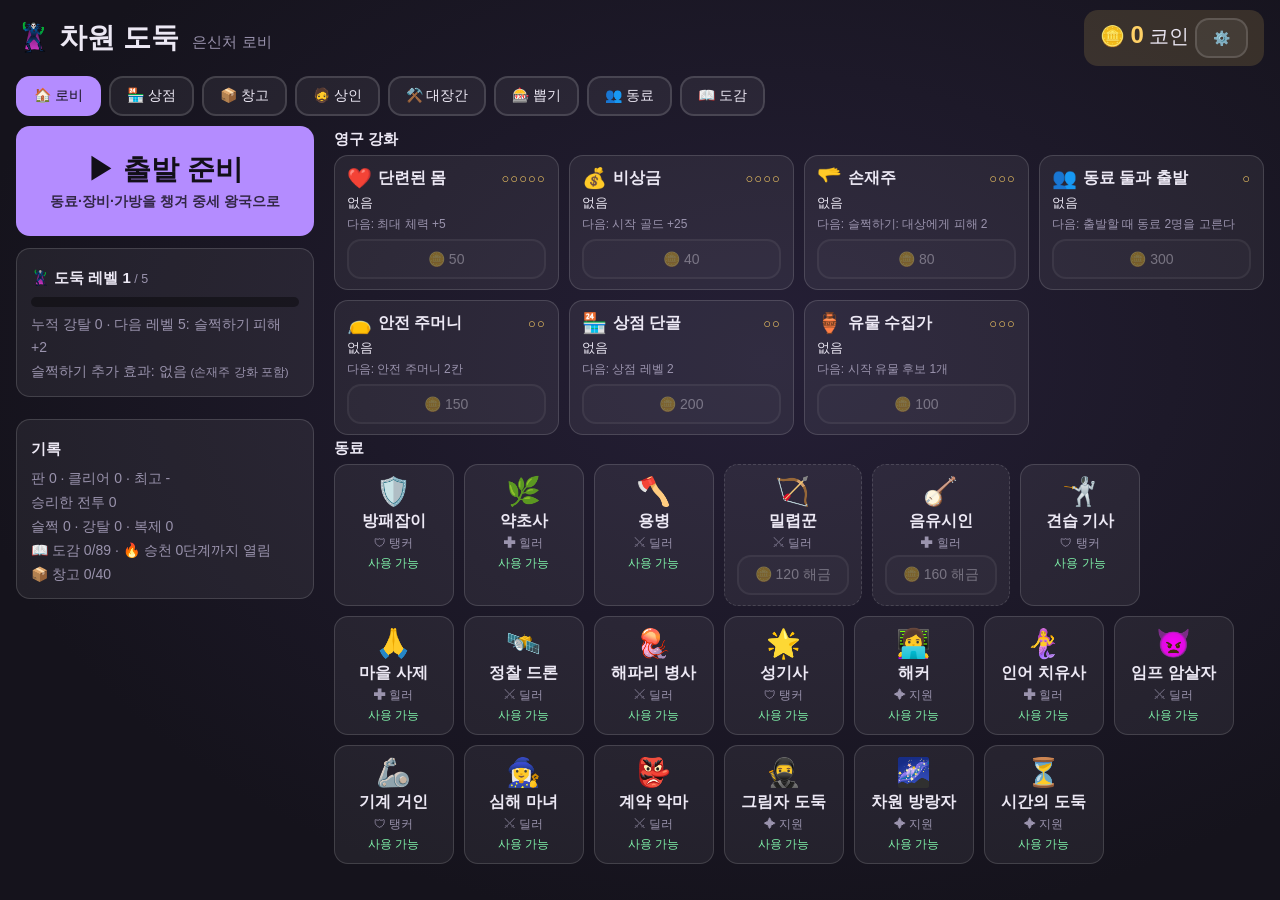
==== commit cdb6e819: "Dimension Thief v4-2..4 + gear memory: companion gacha, growth & synergies, hidden content - Equipme" ====
--- a/dimension-thief/index.html
+++ b/dimension-thief/index.html
@@ -16,6 +16,7 @@
   <header id="topbar"></header>
   <main id="field">
     <section id="left">
+      <div id="synergy"></div>
       <div id="allies"></div>
       <div id="log"></div>
     </section>
@@ -50,6 +51,7 @@
 <script src="data/upgrades.js"></script>
 <script src="data/items.js"></script>
 <script src="data/relics.js"></script>
+<script src="data/secrets.js"></script>
 <!-- 로직 -->
 <script src="js/rng.js"></script>
 <script src="js/effects.js"></script>
@@ -57,6 +59,9 @@
 <script src="js/state.js"></script>
 <script src="js/deck.js"></script>
 <script src="js/items.js"></script>
+<script src="js/gacha.js"></script>
+<script src="js/abilities.js"></script>
+<script src="js/synergy.js"></script>
 <script src="js/relics.js"></script>
 <script src="js/party.js"></script>
 <script src="js/ai.js"></script>
--- a/dimension-thief/css/style.css
+++ b/dimension-thief/css/style.css
@@ -514,3 +514,51 @@
 .settings .toggle { display: flex; align-items: center; justify-content: space-between; gap: 18px; padding: 12px 4px; border-bottom: 1px solid var(--line); font-size: 18px; }
 .settings .toggle:last-of-type { border-bottom: none; }
 .gear { font-size: 20px; }
+
+/* ── v4 2단계: 뽑기·동료 목록 ── */
+.gacha { align-items: center; }
+.gachahead { display: flex; gap: 20px; flex-wrap: wrap; justify-content: center; font-size: 15px; }
+.pity { font-size: 17px; } .pity b { color: #ffd166; font-size: 22px; }
+.gachabtns { display: flex; gap: 16px; justify-content: center; }
+.gachabtns .btn { min-width: 220px; flex-direction: column; display: flex; align-items: center; }
+.gachabtns small { font-size: 12px; opacity: 0.85; }
+.gresults { display: flex; flex-wrap: wrap; gap: 10px; justify-content: center; min-height: 170px; max-width: 900px; }
+.gtile { width: 150px; padding: 12px 8px; border-radius: 14px; display: flex; flex-direction: column; align-items: center; gap: 3px;
+  background: rgba(255, 255, 255, 0.05); box-shadow: inset 0 0 0 2px var(--g); opacity: 0; animation: greveal 0.5s both; text-align: center; }
+.gtile .gi { font-size: 44px; } .gtile .gnew { font-size: 12px; color: #ffd166; font-weight: 800; }
+.gtile.g-hero { background: rgba(199, 125, 255, 0.14); }
+.gtile.g-legend { background: linear-gradient(135deg, #ff5e7e44, #ffd16644, #5affc044, #5aa8ff44, #c77dff44); background-size: 300% 300%;
+  animation: greveal 0.6s both, rainbow 2.5s linear infinite; box-shadow: 0 0 22px #fff8, inset 0 0 0 3px #fff; }
+@keyframes greveal { 0% { opacity: 0; transform: rotateY(90deg) scale(0.6); } 100% { opacity: 1; transform: none; } }
+@keyframes rainbow { 0% { background-position: 0% 50%; } 100% { background-position: 300% 50%; } }
+.gacha.has-legend::before { content: ''; position: fixed; inset: 0; pointer-events: none; z-index: -1;
+  background: conic-gradient(from 0deg, #ff5e7e22, #ffd16622, #5affc022, #5aa8ff22, #c77dff22, #ff5e7e22); animation: spin 6s linear infinite; }
+@keyframes spin { to { transform: rotate(360deg); } }
+.roster { overflow-y: auto; }
+.rostergrid { display: grid; grid-template-columns: repeat(auto-fill, minmax(180px, 1fr)); gap: 10px; }
+.rtile2 { padding: 10px; border-radius: 14px; display: flex; flex-direction: column; align-items: center; gap: 3px; text-align: center;
+  background: rgba(255, 255, 255, 0.05); box-shadow: inset 0 0 0 2px var(--g); font-size: 13px; }
+.rtile2 .ri { font-size: 38px; } .rtile2.locked { opacity: 0.45; } .rtile2.inparty { background: rgba(255, 255, 255, 0.13); }
+.rtile2 .abil { font-size: 12px; line-height: 1.35; color: var(--text); min-height: 32px; }
+.rtile2.g-legend { box-shadow: inset 0 0 0 2px #ffb347, 0 0 12px #ffb34755; }
+.lvline { display: flex; align-items: center; gap: 6px; font-weight: 800; }
+.xpbar { width: 70px; height: 7px; border-radius: 4px; background: rgba(0, 0, 0, 0.4); overflow: hidden; display: inline-block; }
+.xpbar span { display: block; height: 100%; background: #7ef0a8; }
+.stars { color: #ffd166; letter-spacing: 2px; }
+.lvtag { font-size: 10px; color: #ffd166; }
+.comptile.graded { box-shadow: inset 0 0 0 2px var(--g); } .comprow { flex-wrap: wrap; }
+/* ── v4 3단계: 시너지·경험치 ── */
+#synergy { display: flex; flex-wrap: wrap; gap: 6px; min-height: 0; }
+.syn { font-size: 12px; padding: 3px 9px; border-radius: 10px; background: rgba(126, 240, 168, 0.18); color: #b9ffd2; font-weight: 800; cursor: pointer; }
+.syn.off { background: rgba(255, 255, 255, 0.06); color: var(--muted); }
+.xpline { color: #b9ffd2 !important; font-size: 14px; margin: 2px 0; }
+/* ── v4 4단계: 비밀·저주 ── */
+.g-cursed { --g: #d1173f; }
+span.g-cursed { color: #ff5470; font-weight: 800; }
+.itile.g-cursed, .ichip.g-cursed { background: linear-gradient(135deg, #2a0710, #120308); box-shadow: inset 0 0 0 2px #d1173f, 0 0 10px #d1173f66; }
+.secretgrid { display: grid; grid-template-columns: repeat(auto-fill, minmax(250px, 1fr)); gap: 8px; margin-bottom: 8px; }
+.secret { display: flex; gap: 10px; align-items: center; padding: 8px 10px; border-radius: 12px; background: rgba(255, 255, 255, 0.04); border: 1px dashed var(--line); }
+.secret .si { font-size: 30px; } .secret small { display: block; color: var(--muted); font-size: 12px; line-height: 1.35; }
+.secret.found { border: 1px solid #ffd16688; background: rgba(255, 209, 102, 0.08); }
+.mnode.t-vault { box-shadow: 0 0 0 3px #ffd166, 0 0 18px #ffd166; animation: pulse 1.2s infinite; }
+.voidgate h1 { color: #d8d8ff; text-shadow: 0 0 18px #8a8aff; }
